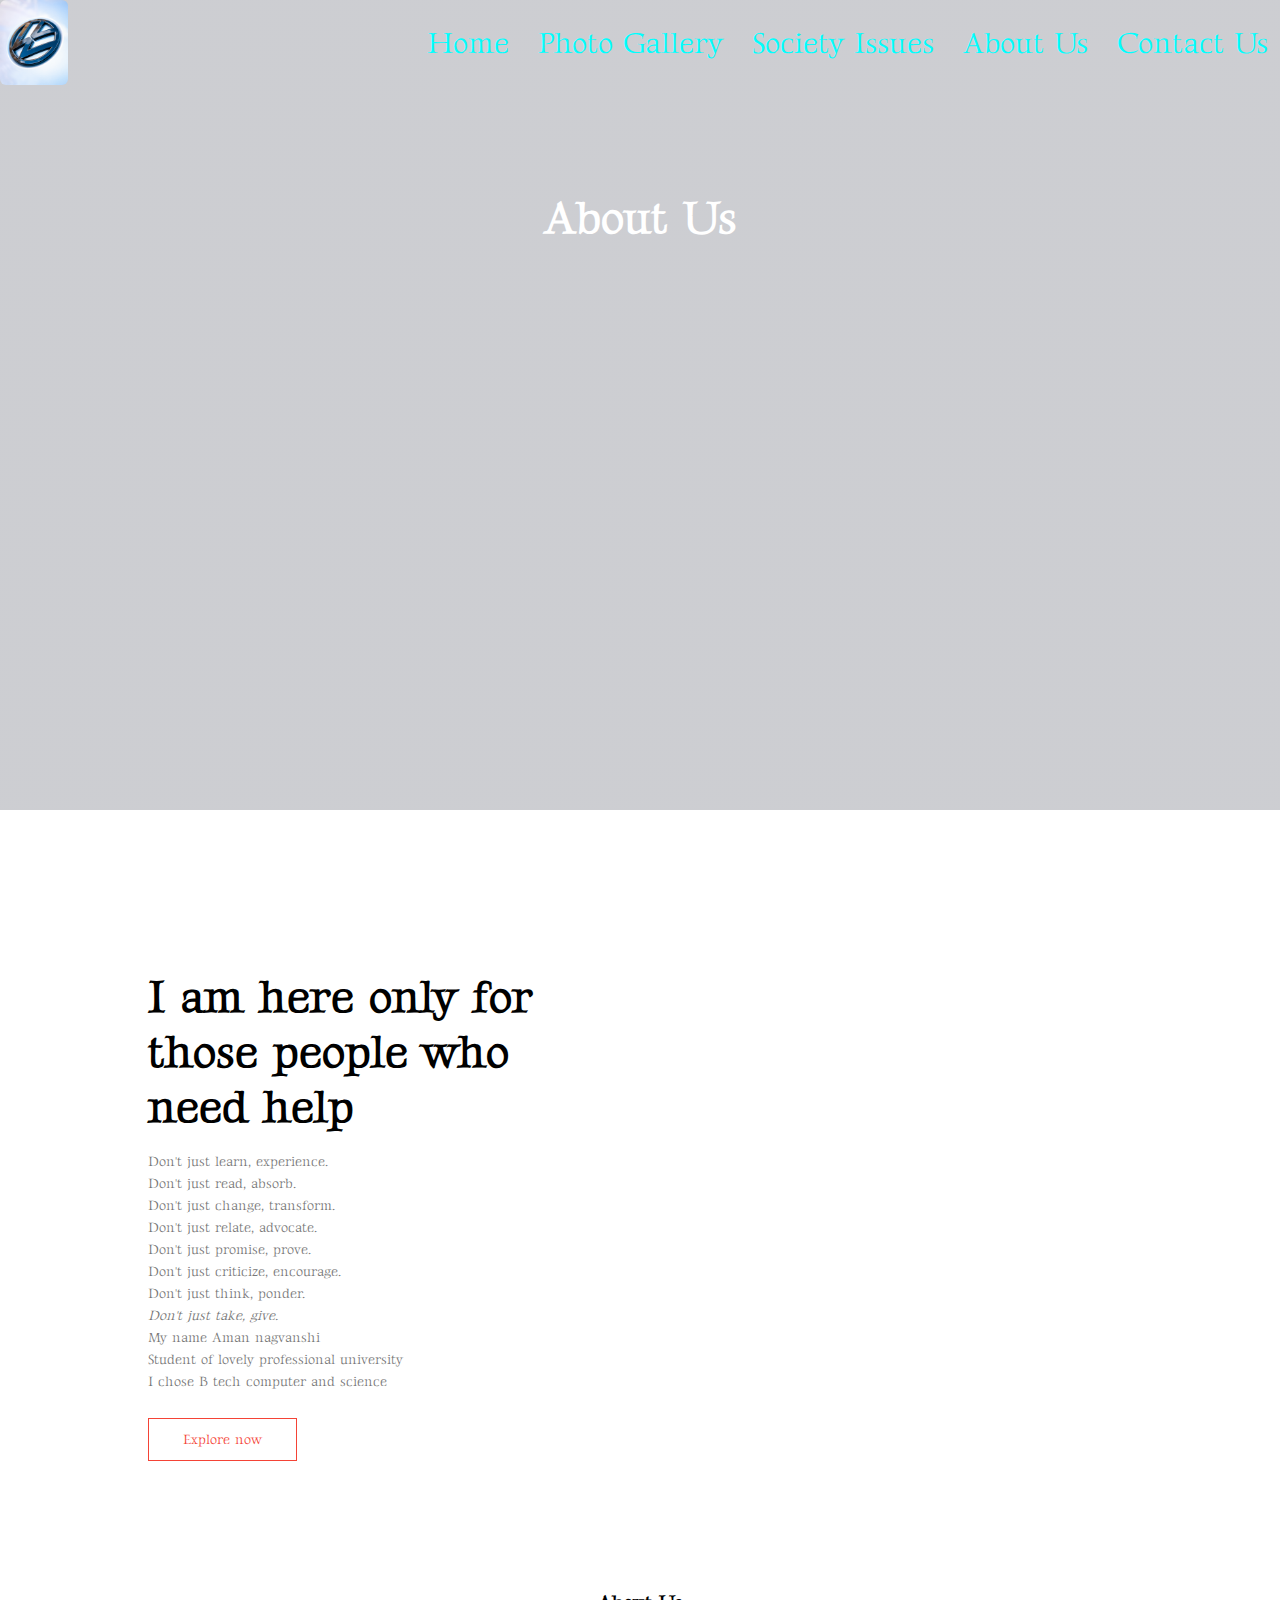
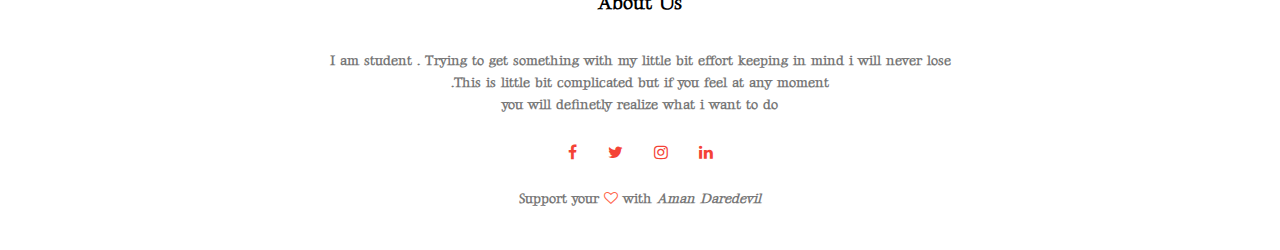
==== about.html @ 327a712f "frist commit" ====
<!DOCTYPE html>
<html lang="en">
<head>
    <meta charset="UTF-8">
    <meta http-equiv="X-UA-Compatible" content="IE=edge">
    <meta name="viewport" content="width=device-width, initial-scale=1.0">
    <title>Rare project</title>
    <link rel="stylesheet" href="/shiva.css">
    <link rel="preconnect" href="https://fonts.gstatic.com" crossorigin>
    <link href="https://fonts.googleapis.com/css2?family=Gideon+Roman&family=Roboto+Serif:ital,wght@0,300;0,500;1,500&family=Satisfy&family=Teko:wght@300;400&display=swap" rel="stylesheet">
    <link rel="stylesheet" href="https://stackpath.bootstrapcdn.com/font-awesome/4.7.0/css/font-awesome.min.css">
</head>
<body>
    <section class="sub-header">
        <nav>
            <a href="/index.html"><img src="img/igj.jpg" ></a>
            <div class="nav-h" id="navLinks">
                <i class="fa fa-times" onclick="hideMenu()"></i>
                <ul>
                    <li><a href="index.html">Home</a></li>
                    <li><a href="photo.html">Photo Gallery</a></li>
                    <li><a href="course.html">Society Issues</a></li>
                    <li><a href="about.html">About Us</a></li>
                    <li><a href="contact.html">Contact Us</a></li>
                </ul>
            </div>
            <i class="fa fa-bars" onclick="showMenu()"></i>
        </nav>
        <h1>About Us</h1>
    </section>
 <!-- about us content   -->
<section class="about-us">
        <div class="tafe">
            <div class="about-col">
                <h1>I am here only for those people who need help</h1>
                <p>Don't just learn, experience. <br>
                    Don't just read, absorb. <br>
                    Don't just change, transform. <br>
                    Don't just relate, advocate. <br>
                    Don't just promise, prove. <br>
                    Don't just criticize, encourage. <br>
                    Don't just think, ponder. <br>
                 <b> <i>  Don't just take, give. </i></b> <br>
                 My name Aman nagvanshi <br>
                 Student of lovely professional university <br>
                 I chose B tech computer and science
                </p>
                <a href="" class="jsu-btn red-btn">Explore now</a>
            </div>
            <div class="about-col">
                <img src="img/" alt="">
            </div>
        </div>
 </section>
<!-- footer sjf  -->
<section class="footer">
    <h4>About Us</h4>
    <p>I am student . Trying to get something with my little bit effort keeping in mind i will never lose <br>
        .This is little bit complicated but if you feel at any moment <br> you will definetly realize what i want to do
    </p>
     <div class="icons">
         <i class="fa fa-facebook"></i>
         <i class="fa fa-twitter"></i>
         <i class="fa fa-instagram"></i>
         <i class="fa fa-linkedin"></i>
         </div>
     <p> <b> Support your <i class="fa fa-heart-o"></i> with <i> Aman Daredevil </i> </b></p>
    </section>
  <!-- jav script -->
<script>
     var navLinks = document.getElementById("navLinks");
        function showMenu(){
            navLinks.style.right="0";
        }
        function hideMenu(){
            navLinks.style.right="-200px";
        }
</script>
</body>
</html>
---- shiva.css ----
#relp{
    position: relative;
    top: 0px;
    display: flex;
    align-items: center;
    background: rgb(214, 61, 61); 
    text-decoration: aqua;
}
.roll{
    padding-top: 17px;
    width: 80%;
    margin: auto;
    text-align: center;
}
#relp ul{
    display: flex;
    position: relative;
}
*{
    margin: 0;
    padding: 0;
    font-family: 'Gideon Roman', cursive;
    /* font-family: 'Roboto Serif', sans-serif;
    font-family: 'Satisfy', cursive;
    font-family: 'Teko', sans-serif; */
}
.header{
    min-height: 100vh;
    width: 100%;
    background-image: linear-gradient(rgba(4,9,30,0.1
    ),rgba(4,9,30,0.1)),url(img/opr.jpg);
    background-position: center;
    background-size: cover;
    position: relative;

}
nav{
    display:flex;
    padding: 0% 0%;
    justify-content: space-between;
    align-items: center;

}
nav img{
    width:68px;
    border-radius:6px;
}
.nav-h{
    flex:1;
    text-align: right;

}
.nav-h ul li{
    list-style: none;
    display: inline-block;
    padding: 8px 12px;
    position: relative;

}
.nav-h ul li a{
    color: aqua;
    text-decoration: none;
    font-size: 30px;
}
.nav-h ul li::after{
    content: '';
    width: 0%;
    height: 2px;
    background:#13ccd3;
    display: block;
    margin: auto;
    transition: 0.5s;
}
.nav-h ul li:hover::after{
    width: 100%;
}
.text-in{
    width: 90%;
    color: aqua;
    position: absolute;
    top: 50%;
    left: 50%;
    transform: translate(-50%,-50%);
    text-align: center;
}
.text-in h1{
    font-size: 55px;
    padding-top: 135px;
}
.text-in h4{
    text-align: right;
    color: rgb(248, 248, 248);
}
.text-in p{
    font-family:  'Teko';
    margin: 15px 0px 40px;
    font-size: 24px;
    color: rgb(16, 206, 231);

}
.jsu-btn{
    display: inline-block;
    text-decoration: none;
    color: rgb(35, 223, 223);
    border: 1px solid #fff;
    padding: 12px 34px;
    font-size: 14px;
    background:transparent;
    position: relative;
    cursor: pointer;

}
.jsu-btn:hover{
    border: 1px solid #f44336;
    background: #f44336;
    transition: 1s;
}
nav .fa{
    display: none;
}
@media(max-width: 700px){
   .text-in h1{
        font-size: 20px;
}
.nav-h ul li{
    display: block;

}
.nav-h{
    position: fixed;
    background:#f44336;
    height: 100vh;
    width: 200px;
    top: 0;
    right: -200px;
    text-align: left;
    z-index: 2;
    transition: 1s;

}
nav .fa{
    display: block;
    color: #fff;
    margin: 10px;
    font-size: 22px;
    cursor: pointer;
}
}

/* coureses tape */
.tape{
    width: 80%;
    margin: auto;
    text-align: center;
    padding-top: 100px;
}
h1{
    font-size: 46px;
    padding-top: 2px;
    font-weight: 600;
}
p{
    color: #777;
    font-size: 14px;
    font-weight: 300;
    line-height: 22px;
    padding:10px;
}
 h2{
    text-align: left;
    font-size: 35px;
    padding-top: 1px;
    font-weight: 600;
}
.tilll p{
    text-align: left;
}
.tell{
    font-size: 16px;
    font-weight: 300;
    color: darkorchid;
    line-height:24px;
}
.tafe{
margin-top: 5%;
display: flex;
justify-content: space-between;
}

.tilll{
    flex-basis: 31%;
    background:#fff3f3;
    border-radius: 10px;
    margin-bottom: 5%;
    padding: 20px 12px;
    box-sizing: border-box;
}
h3{
    text-align: center;
    font-weight: 600;
    margin: 10px 0;
}
.tilll:hover{
box-shadow: 0 0 20px 0px rgba(0,0,0,0,0.2);
}
@media(max-width:700px){
    .tafe{
        flex-direction: column;
    }
}


/* campus */

.campus{
    margin: auto;
    width: 80%;
    text-align: center;
    padding-top: 50px;
}
.campus-col{
    flex-basis: 32%;
    border-radius: 10px;
    margin-bottom: 30px;
    position: relative;
    overflow: hidden;
}
.campus-col img{
    width: 100%;
    height: 475px;
    display: block;
}
.layer{
    background: transparent;
    height: 100%;
    width: 100%;
    position:absolute;
    top: 0;
    left: 0;
    transition: 0.5s;

    
}
.layer:hover{
    background: rgba(217, 228, 227, 0.7);
}
.layer h3{
    width: 100%;
    font-weight: 700;
    color: rgb(218, 131, 19);
    font-size: 26px;
    bottom: 0;
    left: 50%;
    transform: translate(-50%);
    position: absolute;
    opacity: 0;
    transition: 0.5s;
}
.layer:hover h3{
    bottom: 49%;
    opacity: 1;
}
/* facilities */
.facilities{
    width: 80%;
    margin: auto;
    text-align: center;
    padding-top: 100px;
}
.facilities-col{
    flex-basis: 31%;
    border-radius: 10px;
    margin-bottom: 5%;
    text-align: left;
}
.facilities-col img{
    width: 100%;
    border-radius: 10px;
    height: 450px;
}
.facilities-col p{
    padding: 0;
}
.facilities-col h3{
    margin-top: 16px;
    margin-bottom: 15px;
    text-align: left;
}
/* testinomisa */
 .testimonials{
     width: 80%;
     margin: auto;
     padding-top: 100px;
     text-align: center;
 }
 .testimonial-col{
     flex-basis: 44%;
     border-radius: 10px;
     margin-bottom: 5%;
     text-align: left;
     background: #fff3f3;
     padding: 25px;
     cursor: pointer;
     display: flex;
 }
.testimonial-col img{
    height: 40px;
    margin-left: 5px;
    margin-right: 30px;
    border-radius: 50%;
}
.testimonial-col p{
    padding: 0;

}
.testimonial-col h3{
    margin-top: 15px;
    text-align: left;
}
.testimonial-col .fa{
    color: tomato;
}
@media(max-width:700px){
    .testimonial-col img{
        margin-left: 0;
        margin-right: 15px;
    }
}
/* calll action */

.cta{
    margin: 100px auto;
    background-image: linear-gradient(rgba(0,0,0,0.7),rgba(0,0,0,0.7)),url(img/igj.jpg);
    width: 80%;
    background-position: center;
    background-size: cover;
    border-radius: 10px;
    text-align: center;
    padding: 100px 0;
}
.pppl img{
       border: 1px solid black;
    border-radius: 7px;
}
.cta h1{
    color: #fff;
    margin-bottom: 40px;
    padding: 0;
}
.cta h3{
    color: #fff;
    font-weight: 500;
    margin-bottom: 40px;
    padding: 0;
}
@media(max-width: 700px){
    .cta h1{
        font-size: 24px;
    }
}
/* footer   */
.footer{
    width: 100%;
    text-align: center;
    padding: 30px 0;

}
.footer h4{
    margin-bottom: 25px;
    font-size: 20px;
    margin-top: 20px;
    font-weight: 600;
}
.icons .fa{
    color: #f44336;
    margin: 0 13px;
    cursor: pointer;
    padding: 18px 0;
}
.fa-heart-o{
    color: tomato;
}
.footer p{
    font-weight: 700;
}
/* --------------------About page--------------------------------- */
.sub-header{
    height: 90vh;
    width: 100%;
    background-image: linear-gradient(rgba(4,9,30,0.2),rgba(4,9,30,0.2)),url(img/kkle\ \(1\).jpg);
    background-position: center;
    background-size: cover;
    text-align: center;
    color: #fff;
}
.sub-header h1{
    margin-top: 100px;
}
.about-us{
    width: 80%;
    margin: auto;
    padding-top: 80px;
    padding-bottom: 50px;
}
.about-col{
    flex-basis: 48%;
    padding: 30px 20px;
}
.about-col img{
    width: 100%;
}
.about-col h1{
    padding-top: 0;

}
.about-col p{
    padding: 15px 0 25px;
}
.red-btn{
    border: 1px solid#f44336;
    background: transparent;
    color: #f44336;
}
.red-btn:hover{
    color: #fff;
}
/* photo   shfo  */
.blog-content{
    width: 80%;
    margin: auto;
    padding: 60px 0;
}
.blog-left{
    flex-basis: 65%;
}
.blog-left img{
    width: 100%;
}
.blog-left h2{
    color: #222;
    font-weight: 600;
    margin: 30px 0;
}
.blog-left p{
    color: #999;
    padding: 0;
}
.blog-right{
    flex-basis: 32%;
}
.blog-right h3{
    background: #f44336;
    color: #fff;
    padding: 7px 0;
    font-size: 16px;
    margin-bottom: 20px;
}
.blog-right div{
    display: flex;
    align-items:center;
    justify-content: space-between;
    color: #555;
    padding: 8px;
    box-sizing: border-box;
}

.comment-box{
    border: 1px solid #ccc;
    margin: 50px 0;
    padding: 10px 20px;
}
.comment-box h3{
    text-align: left;
}
.comment-form input,.comment-form textarea{
    width: 100%;
padding: 10px ;
margin: 15px 0;
box-sizing: border-box;
border: none;
outline: none;
background: #f0f0f0;
}
.comment-form button{
    margin: 10px 0;
}
@media(max-width:700px){
    .sub-header h1{
        font-size: 24px;
    }
}
/* contact   */
.location{
    width: 80%;
    margin: auto;
    padding: 80px 0;
}
.location iframe{
    width: 100%;
}
.contact-us{
    width: 80%;
    margin: auto;
}
.contact-col{
    flex-basis: 48%;
    margin-bottom: 30px;
}
.contact-col div{
    display: flex;
    align-items: center;
    margin-bottom: 40px;
}
.contact-col div .fa{
    font-size: 28px;
    color: #f44336;
    margin: 10px ;
    margin-right: 30px;
}
.contact-col div p{
    padding: 0;

}
.contact-col div h5{
    font-size: 20px;
    margin-bottom: 5px;
    color: #555;
    font-weight: 400;
}
.contact-col input,.contact-col textarea{
    width: 100%;
    padding: 15px;
    margin-bottom: 17px;
    outline: none;
    border: 1px solid #ccc;
    box-sizing: border-box;
}
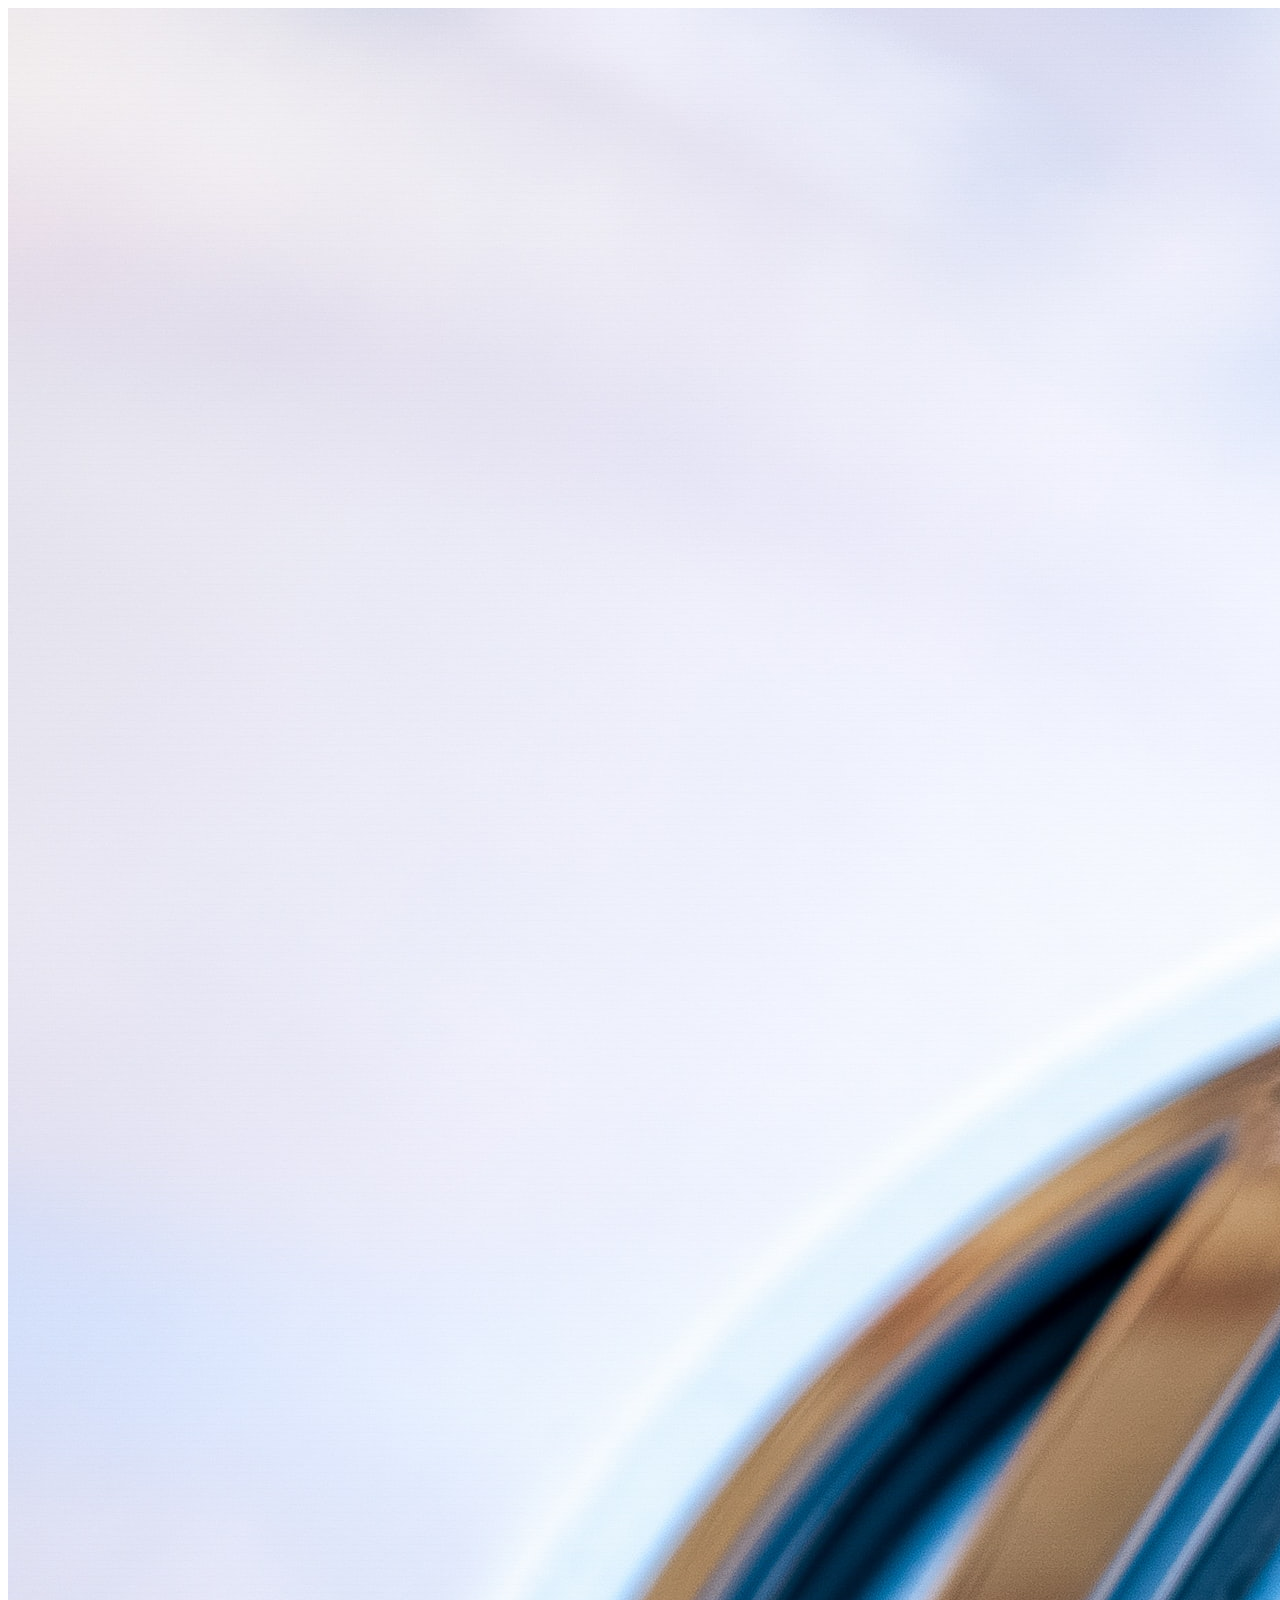
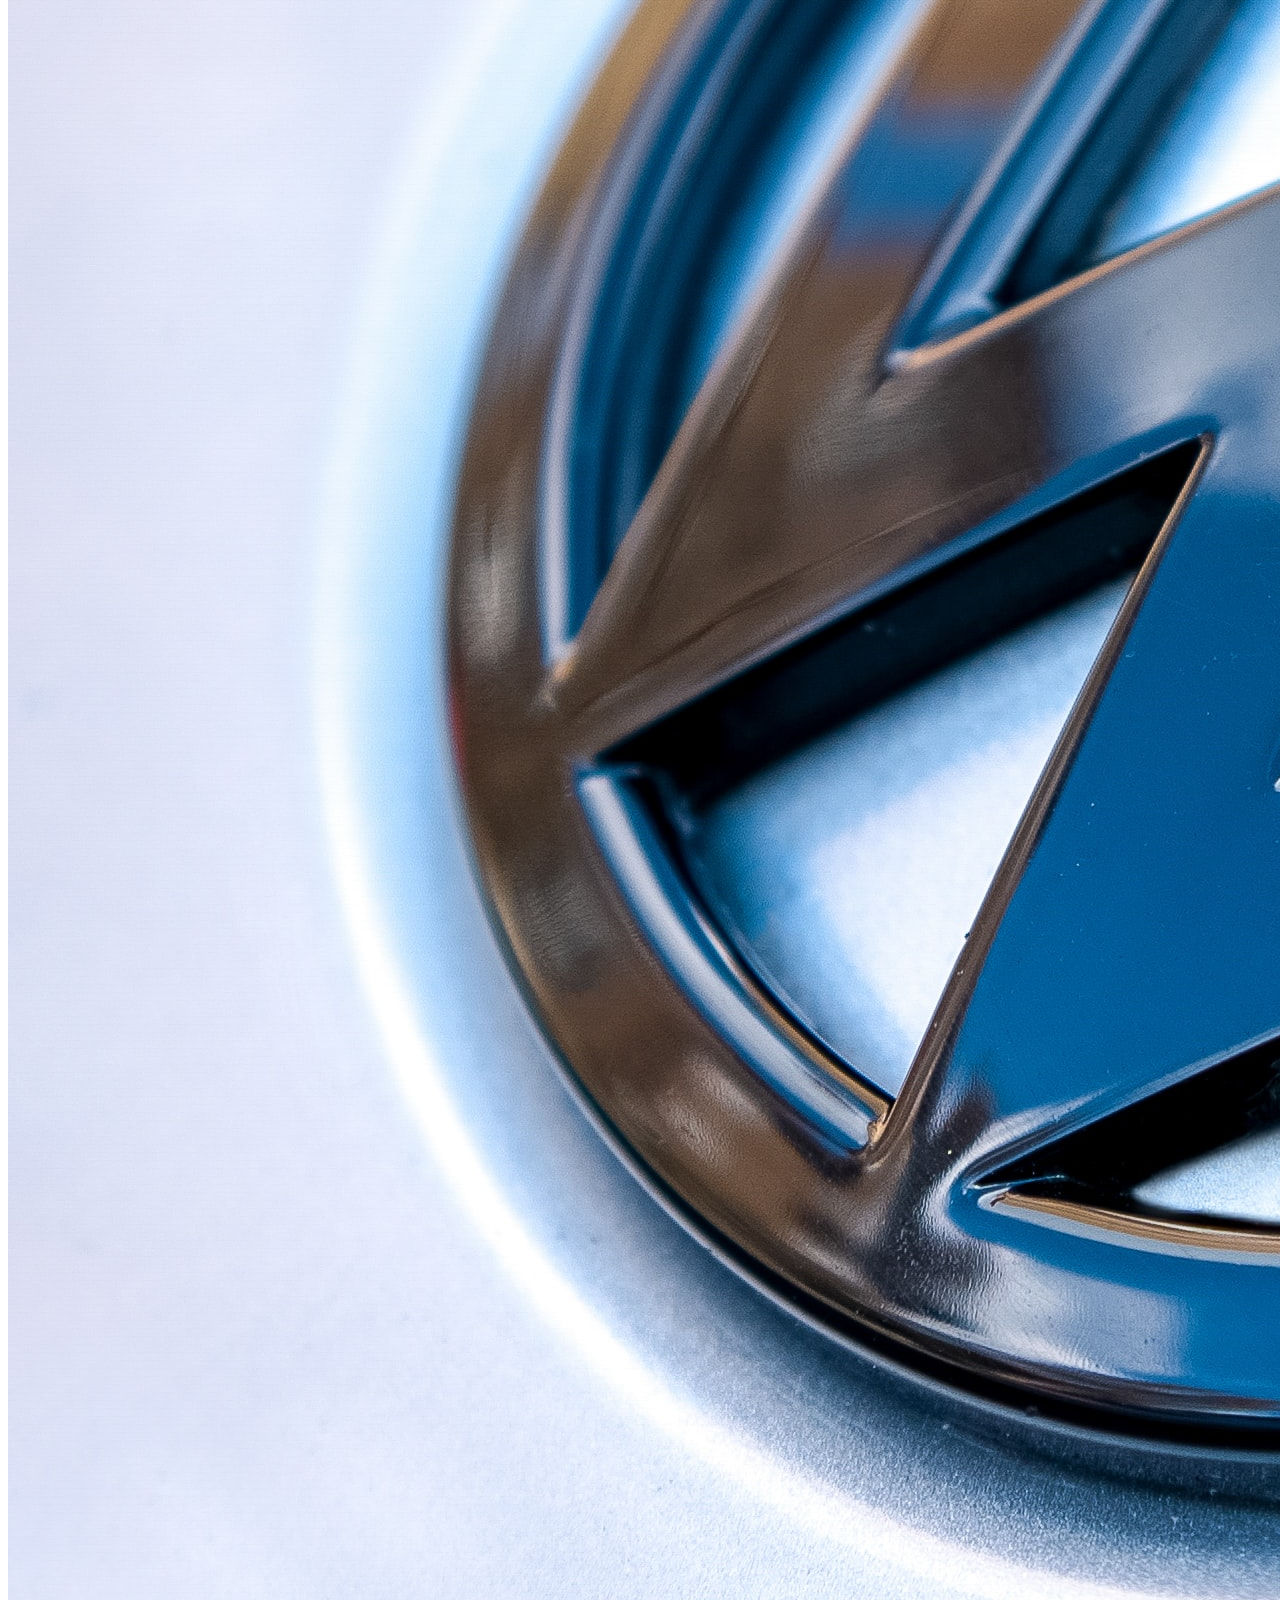
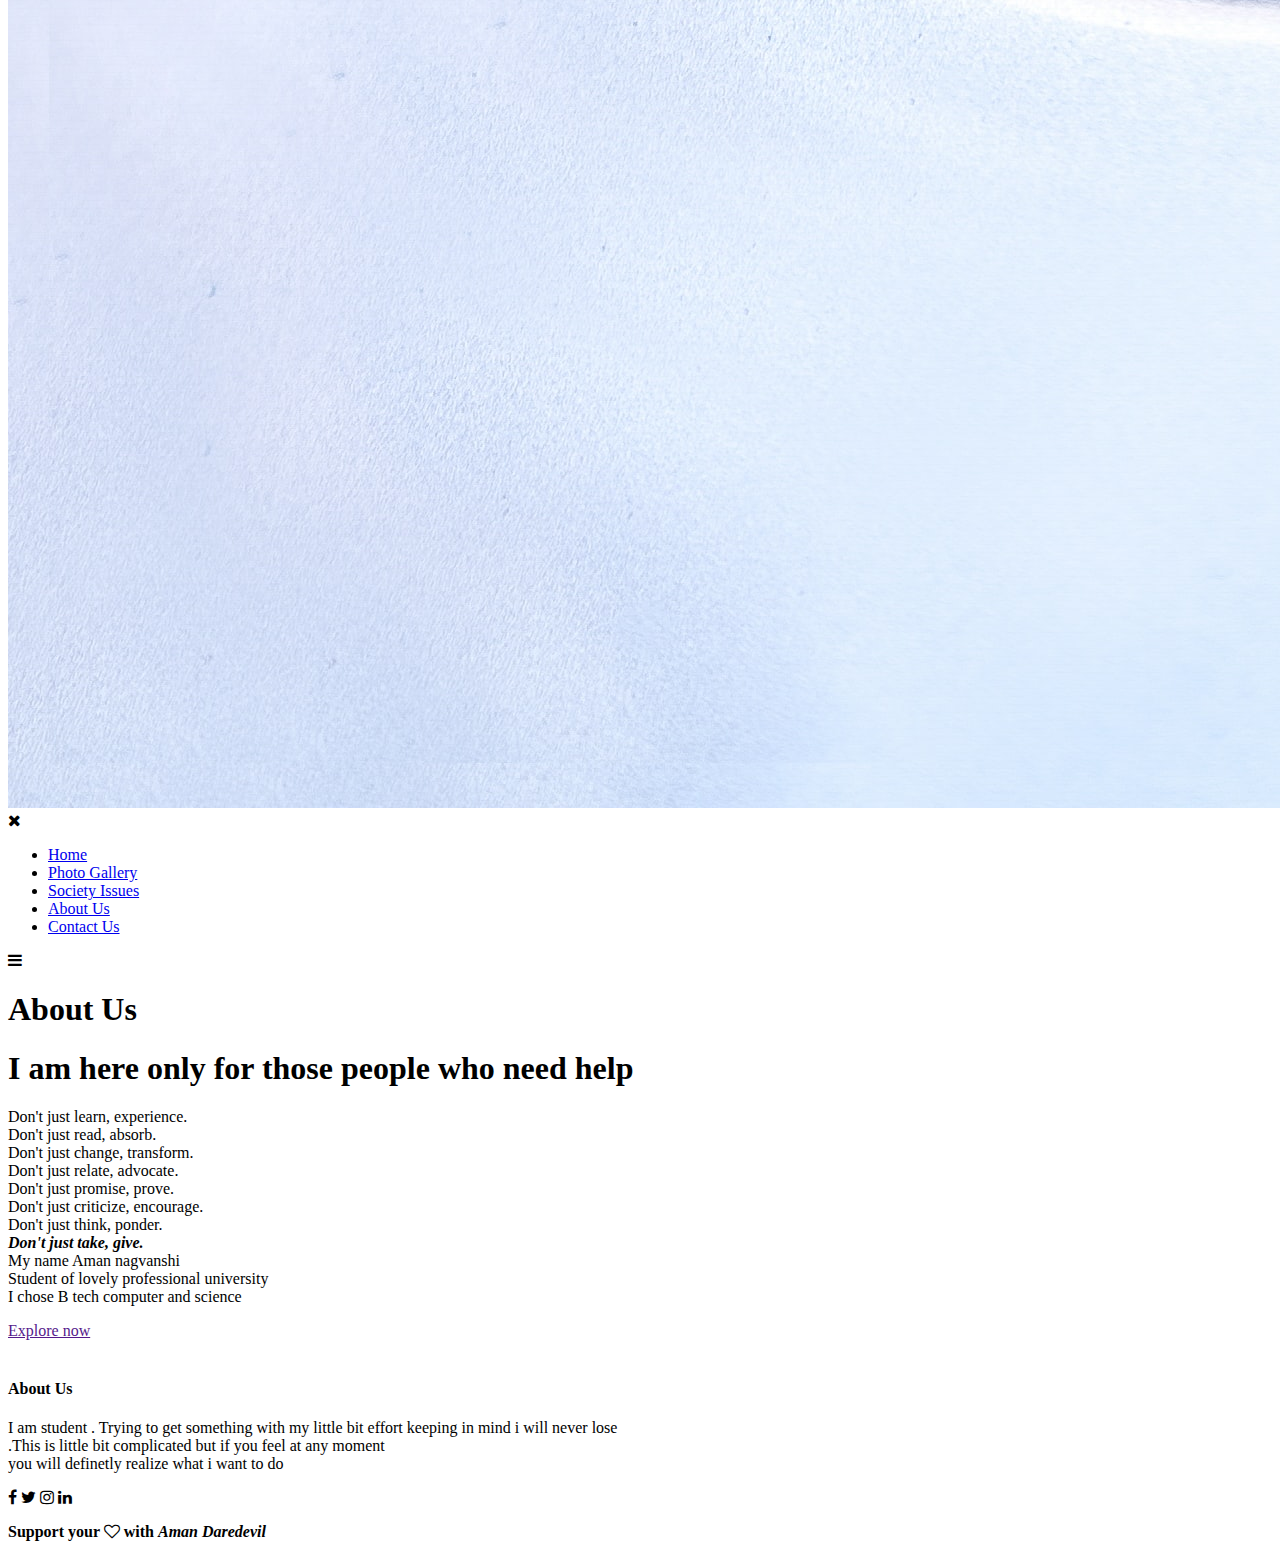
==== commit bc18f58f: "Update about.html" ====
--- a/about.html
+++ b/about.html
@@ -5,7 +5,7 @@
     <meta http-equiv="X-UA-Compatible" content="IE=edge">
     <meta name="viewport" content="width=device-width, initial-scale=1.0">
     <title>Rare project</title>
-    <link rel="stylesheet" href="/shiva.css">
+    <link rel="stylesheet" href="//shiva.css">
     <link rel="preconnect" href="https://fonts.gstatic.com" crossorigin>
     <link href="https://fonts.googleapis.com/css2?family=Gideon+Roman&family=Roboto+Serif:ital,wght@0,300;0,500;1,500&family=Satisfy&family=Teko:wght@300;400&display=swap" rel="stylesheet">
     <link rel="stylesheet" href="https://stackpath.bootstrapcdn.com/font-awesome/4.7.0/css/font-awesome.min.css">
@@ -77,4 +77,4 @@
         }
 </script>
 </body>
-</html>+</html>
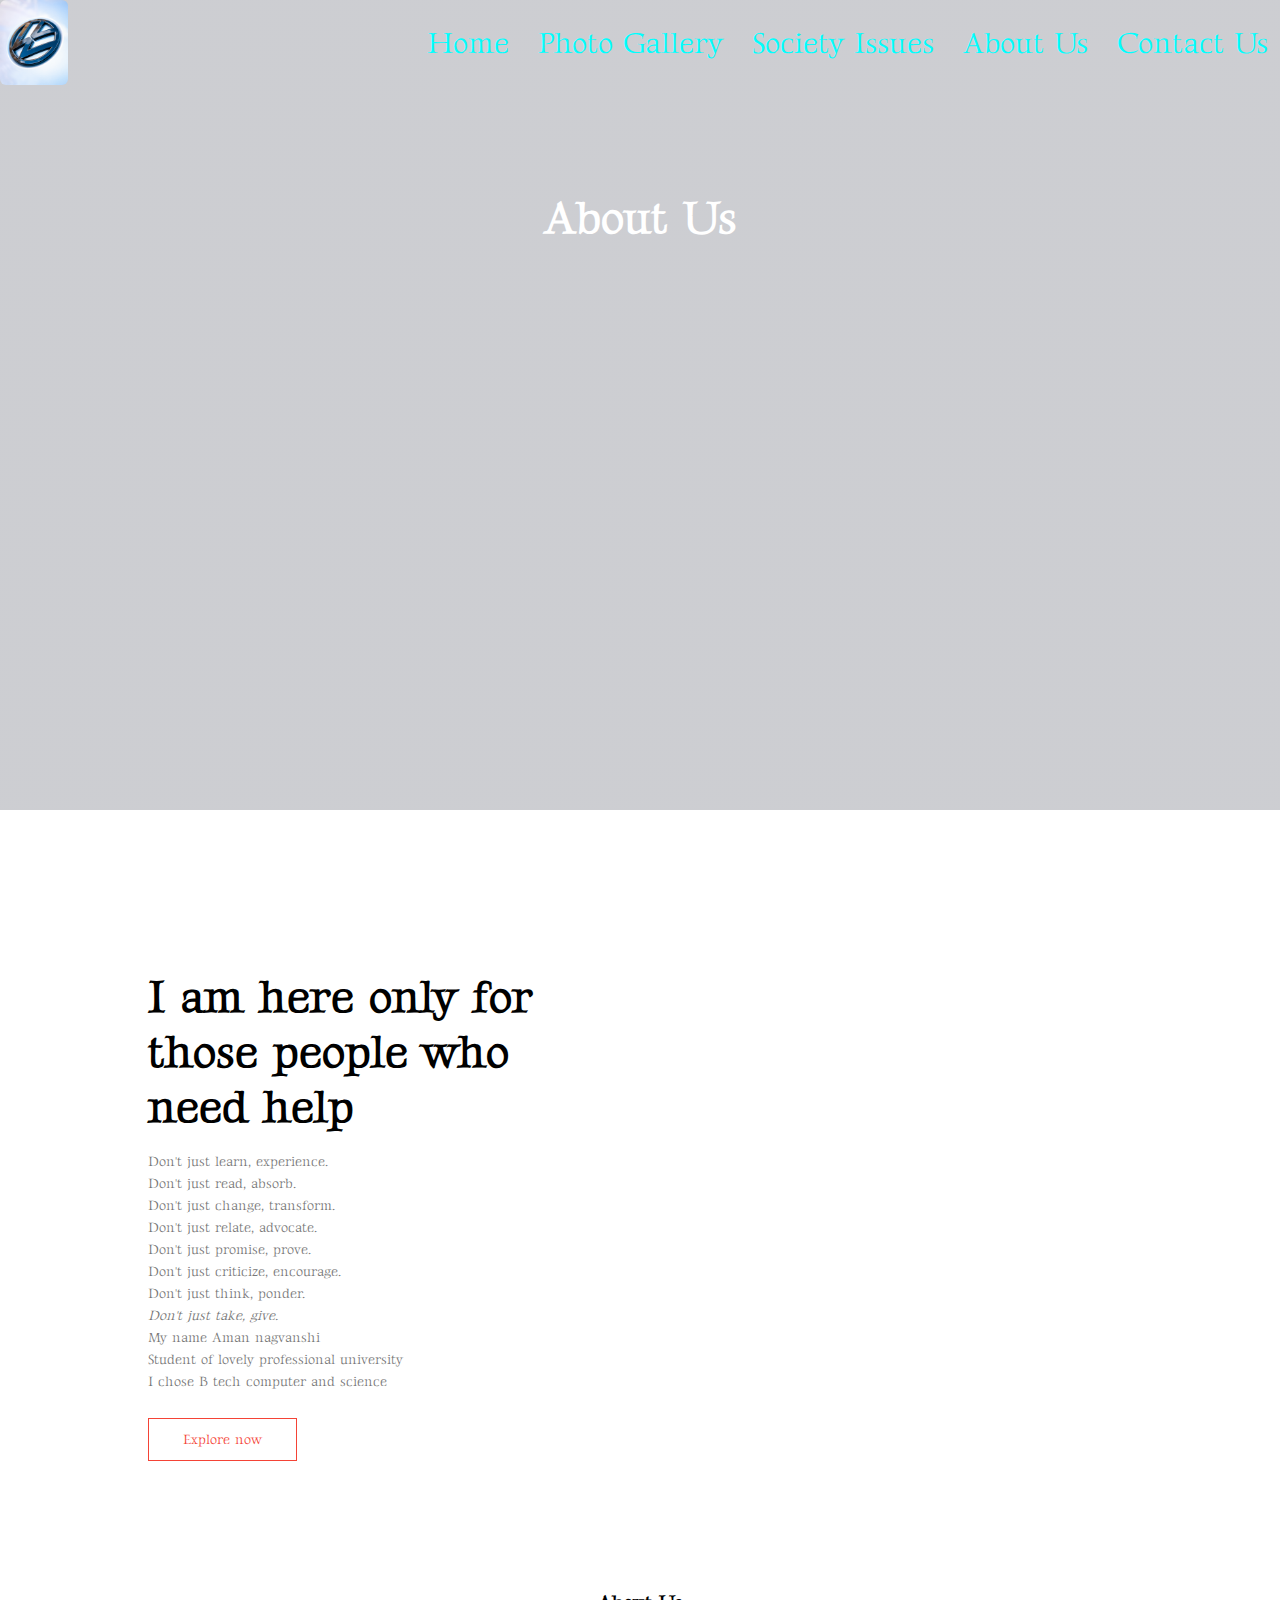
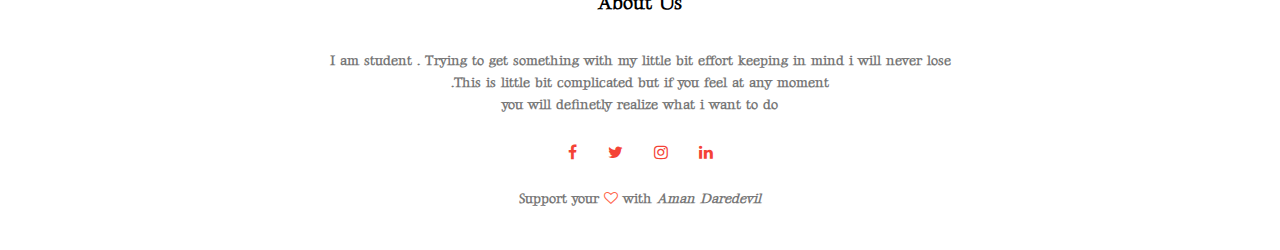
==== commit 4b48b5d5: "Update about.html" ====
--- a/about.html
+++ b/about.html
@@ -5,7 +5,7 @@
     <meta http-equiv="X-UA-Compatible" content="IE=edge">
     <meta name="viewport" content="width=device-width, initial-scale=1.0">
     <title>Rare project</title>
-    <link rel="stylesheet" href="//shiva.css">
+    <link rel="stylesheet" href="shiva.css">
     <link rel="preconnect" href="https://fonts.gstatic.com" crossorigin>
     <link href="https://fonts.googleapis.com/css2?family=Gideon+Roman&family=Roboto+Serif:ital,wght@0,300;0,500;1,500&family=Satisfy&family=Teko:wght@300;400&display=swap" rel="stylesheet">
     <link rel="stylesheet" href="https://stackpath.bootstrapcdn.com/font-awesome/4.7.0/css/font-awesome.min.css">
--- a/shiva.css
+++ b/shiva.css
@@ -0,0 +1,537 @@
+#relp{
+    position: relative;
+    top: 0px;
+    display: flex;
+    align-items: center;
+    background: rgb(214, 61, 61); 
+    text-decoration: aqua;
+}
+.roll{
+    padding-top: 17px;
+    width: 80%;
+    margin: auto;
+    text-align: center;
+}
+#relp ul{
+    display: flex;
+    position: relative;
+}
+*{
+    margin: 0;
+    padding: 0;
+    font-family: 'Gideon Roman', cursive;
+    /* font-family: 'Roboto Serif', sans-serif;
+    font-family: 'Satisfy', cursive;
+    font-family: 'Teko', sans-serif; */
+}
+.header{
+    min-height: 100vh;
+    width: 100%;
+    background-image: linear-gradient(rgba(4,9,30,0.1
+    ),rgba(4,9,30,0.1)),url(img/opr.jpg);
+    background-position: center;
+    background-size: cover;
+    position: relative;
+
+}
+nav{
+    display:flex;
+    padding: 0% 0%;
+    justify-content: space-between;
+    align-items: center;
+
+}
+nav img{
+    width:68px;
+    border-radius:6px;
+}
+.nav-h{
+    flex:1;
+    text-align: right;
+
+}
+.nav-h ul li{
+    list-style: none;
+    display: inline-block;
+    padding: 8px 12px;
+    position: relative;
+
+}
+.nav-h ul li a{
+    color: aqua;
+    text-decoration: none;
+    font-size: 30px;
+}
+.nav-h ul li::after{
+    content: '';
+    width: 0%;
+    height: 2px;
+    background:#13ccd3;
+    display: block;
+    margin: auto;
+    transition: 0.5s;
+}
+.nav-h ul li:hover::after{
+    width: 100%;
+}
+.text-in{
+    width: 90%;
+    color: aqua;
+    position: absolute;
+    top: 50%;
+    left: 50%;
+    transform: translate(-50%,-50%);
+    text-align: center;
+}
+.text-in h1{
+    font-size: 55px;
+    padding-top: 135px;
+}
+.text-in h4{
+    text-align: right;
+    color: rgb(248, 248, 248);
+}
+.text-in p{
+    font-family:  'Teko';
+    margin: 15px 0px 40px;
+    font-size: 24px;
+    color: rgb(16, 206, 231);
+
+}
+.jsu-btn{
+    display: inline-block;
+    text-decoration: none;
+    color: rgb(35, 223, 223);
+    border: 1px solid #fff;
+    padding: 12px 34px;
+    font-size: 14px;
+    background:transparent;
+    position: relative;
+    cursor: pointer;
+
+}
+.jsu-btn:hover{
+    border: 1px solid #f44336;
+    background: #f44336;
+    transition: 1s;
+}
+nav .fa{
+    display: none;
+}
+@media(max-width: 700px){
+   .text-in h1{
+        font-size: 20px;
+}
+.nav-h ul li{
+    display: block;
+
+}
+.nav-h{
+    position: fixed;
+    background:#f44336;
+    height: 100vh;
+    width: 200px;
+    top: 0;
+    right: -200px;
+    text-align: left;
+    z-index: 2;
+    transition: 1s;
+
+}
+nav .fa{
+    display: block;
+    color: #fff;
+    margin: 10px;
+    font-size: 22px;
+    cursor: pointer;
+}
+}
+
+/* coureses tape */
+.tape{
+    width: 80%;
+    margin: auto;
+    text-align: center;
+    padding-top: 100px;
+}
+h1{
+    font-size: 46px;
+    padding-top: 2px;
+    font-weight: 600;
+}
+p{
+    color: #777;
+    font-size: 14px;
+    font-weight: 300;
+    line-height: 22px;
+    padding:10px;
+}
+ h2{
+    text-align: left;
+    font-size: 35px;
+    padding-top: 1px;
+    font-weight: 600;
+}
+.tilll p{
+    text-align: left;
+}
+.tell{
+    font-size: 16px;
+    font-weight: 300;
+    color: darkorchid;
+    line-height:24px;
+}
+.tafe{
+margin-top: 5%;
+display: flex;
+justify-content: space-between;
+}
+
+.tilll{
+    flex-basis: 31%;
+    background:#fff3f3;
+    border-radius: 10px;
+    margin-bottom: 5%;
+    padding: 20px 12px;
+    box-sizing: border-box;
+}
+h3{
+    text-align: center;
+    font-weight: 600;
+    margin: 10px 0;
+}
+.tilll:hover{
+box-shadow: 0 0 20px 0px rgba(0,0,0,0,0.2);
+}
+@media(max-width:700px){
+    .tafe{
+        flex-direction: column;
+    }
+}
+
+
+/* campus */
+
+.campus{
+    margin: auto;
+    width: 80%;
+    text-align: center;
+    padding-top: 50px;
+}
+.campus-col{
+    flex-basis: 32%;
+    border-radius: 10px;
+    margin-bottom: 30px;
+    position: relative;
+    overflow: hidden;
+}
+.campus-col img{
+    width: 100%;
+    height: 475px;
+    display: block;
+}
+.layer{
+    background: transparent;
+    height: 100%;
+    width: 100%;
+    position:absolute;
+    top: 0;
+    left: 0;
+    transition: 0.5s;
+
+    
+}
+.layer:hover{
+    background: rgba(217, 228, 227, 0.7);
+}
+.layer h3{
+    width: 100%;
+    font-weight: 700;
+    color: rgb(218, 131, 19);
+    font-size: 26px;
+    bottom: 0;
+    left: 50%;
+    transform: translate(-50%);
+    position: absolute;
+    opacity: 0;
+    transition: 0.5s;
+}
+.layer:hover h3{
+    bottom: 49%;
+    opacity: 1;
+}
+/* facilities */
+.facilities{
+    width: 80%;
+    margin: auto;
+    text-align: center;
+    padding-top: 100px;
+}
+.facilities-col{
+    flex-basis: 31%;
+    border-radius: 10px;
+    margin-bottom: 5%;
+    text-align: left;
+}
+.facilities-col img{
+    width: 100%;
+    border-radius: 10px;
+    height: 450px;
+}
+.facilities-col p{
+    padding: 0;
+}
+.facilities-col h3{
+    margin-top: 16px;
+    margin-bottom: 15px;
+    text-align: left;
+}
+/* testinomisa */
+ .testimonials{
+     width: 80%;
+     margin: auto;
+     padding-top: 100px;
+     text-align: center;
+ }
+ .testimonial-col{
+     flex-basis: 44%;
+     border-radius: 10px;
+     margin-bottom: 5%;
+     text-align: left;
+     background: #fff3f3;
+     padding: 25px;
+     cursor: pointer;
+     display: flex;
+ }
+.testimonial-col img{
+    height: 40px;
+    margin-left: 5px;
+    margin-right: 30px;
+    border-radius: 50%;
+}
+.testimonial-col p{
+    padding: 0;
+
+}
+.testimonial-col h3{
+    margin-top: 15px;
+    text-align: left;
+}
+.testimonial-col .fa{
+    color: tomato;
+}
+@media(max-width:700px){
+    .testimonial-col img{
+        margin-left: 0;
+        margin-right: 15px;
+    }
+}
+/* calll action */
+
+.cta{
+    margin: 100px auto;
+    background-image: linear-gradient(rgba(0,0,0,0.7),rgba(0,0,0,0.7)),url(img/igj.jpg);
+    width: 80%;
+    background-position: center;
+    background-size: cover;
+    border-radius: 10px;
+    text-align: center;
+    padding: 100px 0;
+}
+.pppl img{
+       border: 1px solid black;
+    border-radius: 7px;
+}
+.cta h1{
+    color: #fff;
+    margin-bottom: 40px;
+    padding: 0;
+}
+.cta h3{
+    color: #fff;
+    font-weight: 500;
+    margin-bottom: 40px;
+    padding: 0;
+}
+@media(max-width: 700px){
+    .cta h1{
+        font-size: 24px;
+    }
+}
+/* footer   */
+.footer{
+    width: 100%;
+    text-align: center;
+    padding: 30px 0;
+
+}
+.footer h4{
+    margin-bottom: 25px;
+    font-size: 20px;
+    margin-top: 20px;
+    font-weight: 600;
+}
+.icons .fa{
+    color: #f44336;
+    margin: 0 13px;
+    cursor: pointer;
+    padding: 18px 0;
+}
+.fa-heart-o{
+    color: tomato;
+}
+.footer p{
+    font-weight: 700;
+}
+/* --------------------About page--------------------------------- */
+.sub-header{
+    height: 90vh;
+    width: 100%;
+    background-image: linear-gradient(rgba(4,9,30,0.2),rgba(4,9,30,0.2)),url(img/kkle\ \(1\).jpg);
+    background-position: center;
+    background-size: cover;
+    text-align: center;
+    color: #fff;
+}
+.sub-header h1{
+    margin-top: 100px;
+}
+.about-us{
+    width: 80%;
+    margin: auto;
+    padding-top: 80px;
+    padding-bottom: 50px;
+}
+.about-col{
+    flex-basis: 48%;
+    padding: 30px 20px;
+}
+.about-col img{
+    width: 100%;
+}
+.about-col h1{
+    padding-top: 0;
+
+}
+.about-col p{
+    padding: 15px 0 25px;
+}
+.red-btn{
+    border: 1px solid#f44336;
+    background: transparent;
+    color: #f44336;
+}
+.red-btn:hover{
+    color: #fff;
+}
+/* photo   shfo  */
+.blog-content{
+    width: 80%;
+    margin: auto;
+    padding: 60px 0;
+}
+.blog-left{
+    flex-basis: 65%;
+}
+.blog-left img{
+    width: 100%;
+}
+.blog-left h2{
+    color: #222;
+    font-weight: 600;
+    margin: 30px 0;
+}
+.blog-left p{
+    color: #999;
+    padding: 0;
+}
+.blog-right{
+    flex-basis: 32%;
+}
+.blog-right h3{
+    background: #f44336;
+    color: #fff;
+    padding: 7px 0;
+    font-size: 16px;
+    margin-bottom: 20px;
+}
+.blog-right div{
+    display: flex;
+    align-items:center;
+    justify-content: space-between;
+    color: #555;
+    padding: 8px;
+    box-sizing: border-box;
+}
+
+.comment-box{
+    border: 1px solid #ccc;
+    margin: 50px 0;
+    padding: 10px 20px;
+}
+.comment-box h3{
+    text-align: left;
+}
+.comment-form input,.comment-form textarea{
+    width: 100%;
+padding: 10px ;
+margin: 15px 0;
+box-sizing: border-box;
+border: none;
+outline: none;
+background: #f0f0f0;
+}
+.comment-form button{
+    margin: 10px 0;
+}
+@media(max-width:700px){
+    .sub-header h1{
+        font-size: 24px;
+    }
+}
+/* contact   */
+.location{
+    width: 80%;
+    margin: auto;
+    padding: 80px 0;
+}
+.location iframe{
+    width: 100%;
+}
+.contact-us{
+    width: 80%;
+    margin: auto;
+}
+.contact-col{
+    flex-basis: 48%;
+    margin-bottom: 30px;
+}
+.contact-col div{
+    display: flex;
+    align-items: center;
+    margin-bottom: 40px;
+}
+.contact-col div .fa{
+    font-size: 28px;
+    color: #f44336;
+    margin: 10px ;
+    margin-right: 30px;
+}
+.contact-col div p{
+    padding: 0;
+
+}
+.contact-col div h5{
+    font-size: 20px;
+    margin-bottom: 5px;
+    color: #555;
+    font-weight: 400;
+}
+.contact-col input,.contact-col textarea{
+    width: 100%;
+    padding: 15px;
+    margin-bottom: 17px;
+    outline: none;
+    border: 1px solid #ccc;
+    box-sizing: border-box;
+}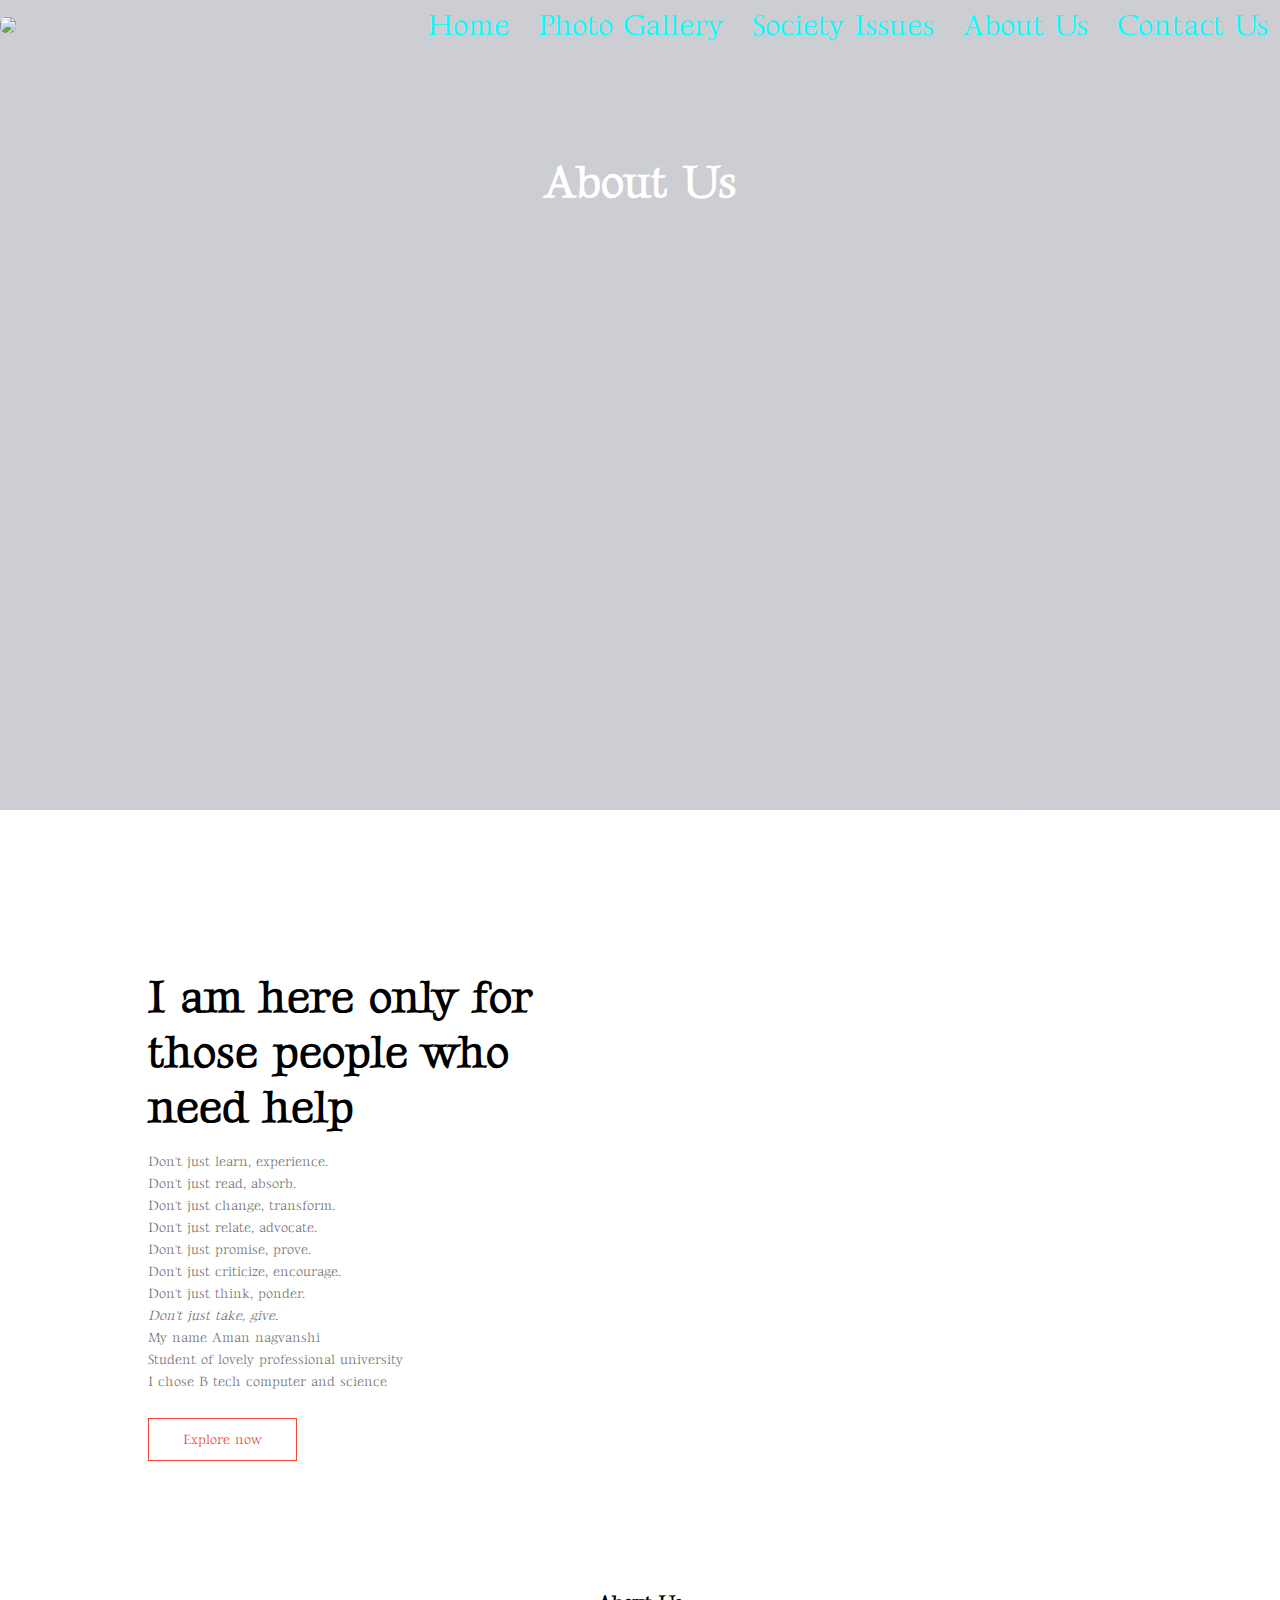
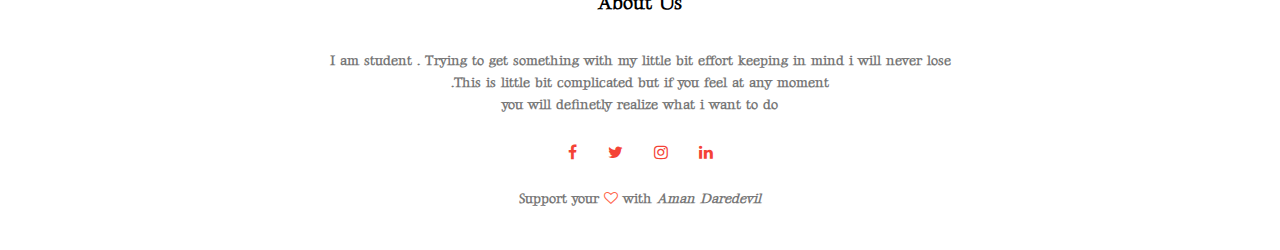
==== commit 177485be: "Update about.html" ====
--- a/about.html
+++ b/about.html
@@ -5,7 +5,7 @@
     <meta http-equiv="X-UA-Compatible" content="IE=edge">
     <meta name="viewport" content="width=device-width, initial-scale=1.0">
     <title>Rare project</title>
-    <link rel="stylesheet" href="shiva.css">
+    <link rel="stylesheet" href="/shiva.css">
     <link rel="preconnect" href="https://fonts.gstatic.com" crossorigin>
     <link href="https://fonts.googleapis.com/css2?family=Gideon+Roman&family=Roboto+Serif:ital,wght@0,300;0,500;1,500&family=Satisfy&family=Teko:wght@300;400&display=swap" rel="stylesheet">
     <link rel="stylesheet" href="https://stackpath.bootstrapcdn.com/font-awesome/4.7.0/css/font-awesome.min.css">
@@ -13,7 +13,7 @@
 <body>
     <section class="sub-header">
         <nav>
-            <a href="/index.html"><img src="img/igj.jpg" ></a>
+            <a href="/index.html"><img src="img/amans.jpg" ></a>
             <div class="nav-h" id="navLinks">
                 <i class="fa fa-times" onclick="hideMenu()"></i>
                 <ul>
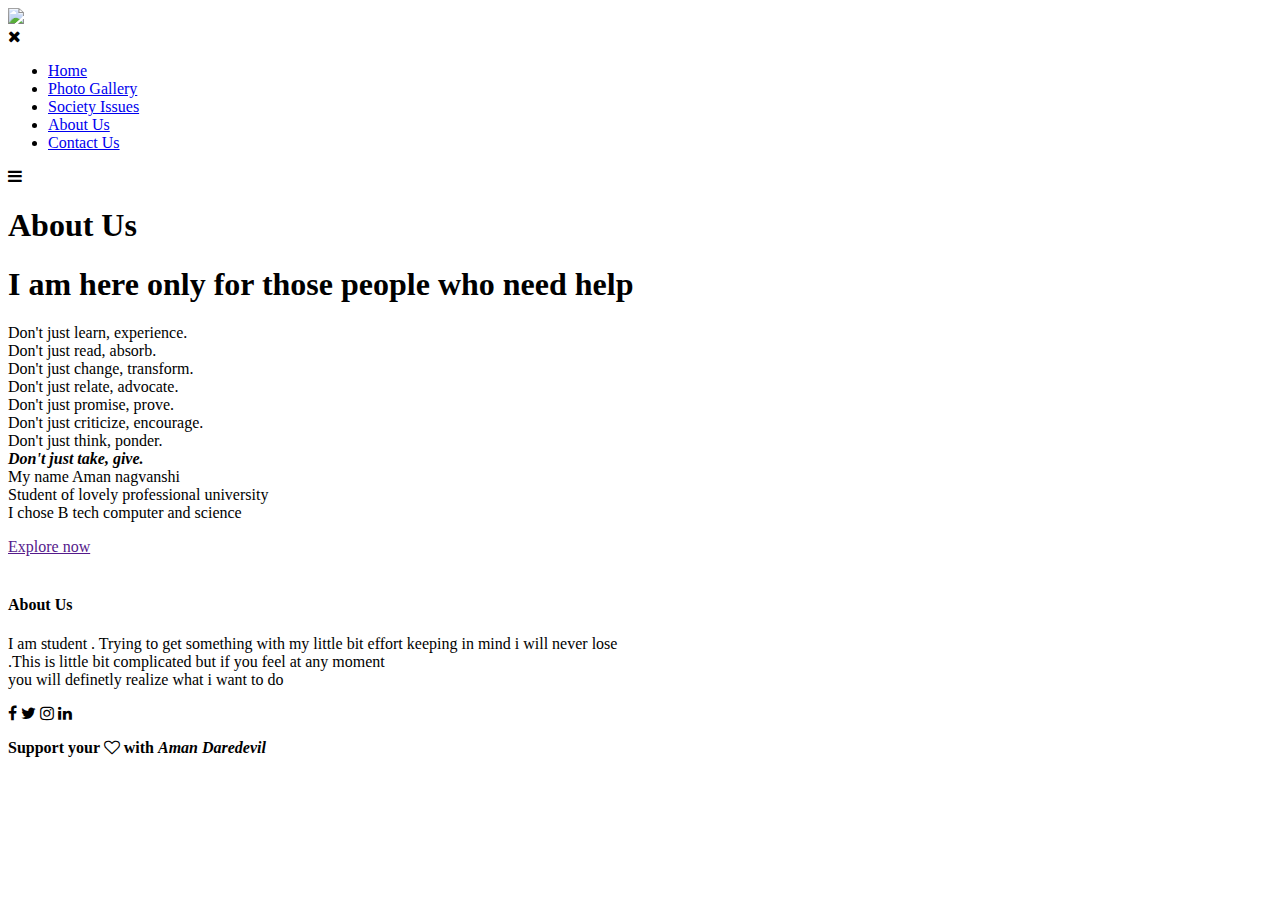
==== commit 139e5134: "Update about.html" ====
--- a/about.html
+++ b/about.html
@@ -5,7 +5,7 @@
     <meta http-equiv="X-UA-Compatible" content="IE=edge">
     <meta name="viewport" content="width=device-width, initial-scale=1.0">
     <title>Rare project</title>
-    <link rel="stylesheet" href="/shiva.css">
+    <link rel="stylesheet" href="/Companion-on-Environmental-Issues-/shiva.css">
     <link rel="preconnect" href="https://fonts.gstatic.com" crossorigin>
     <link href="https://fonts.googleapis.com/css2?family=Gideon+Roman&family=Roboto+Serif:ital,wght@0,300;0,500;1,500&family=Satisfy&family=Teko:wght@300;400&display=swap" rel="stylesheet">
     <link rel="stylesheet" href="https://stackpath.bootstrapcdn.com/font-awesome/4.7.0/css/font-awesome.min.css">
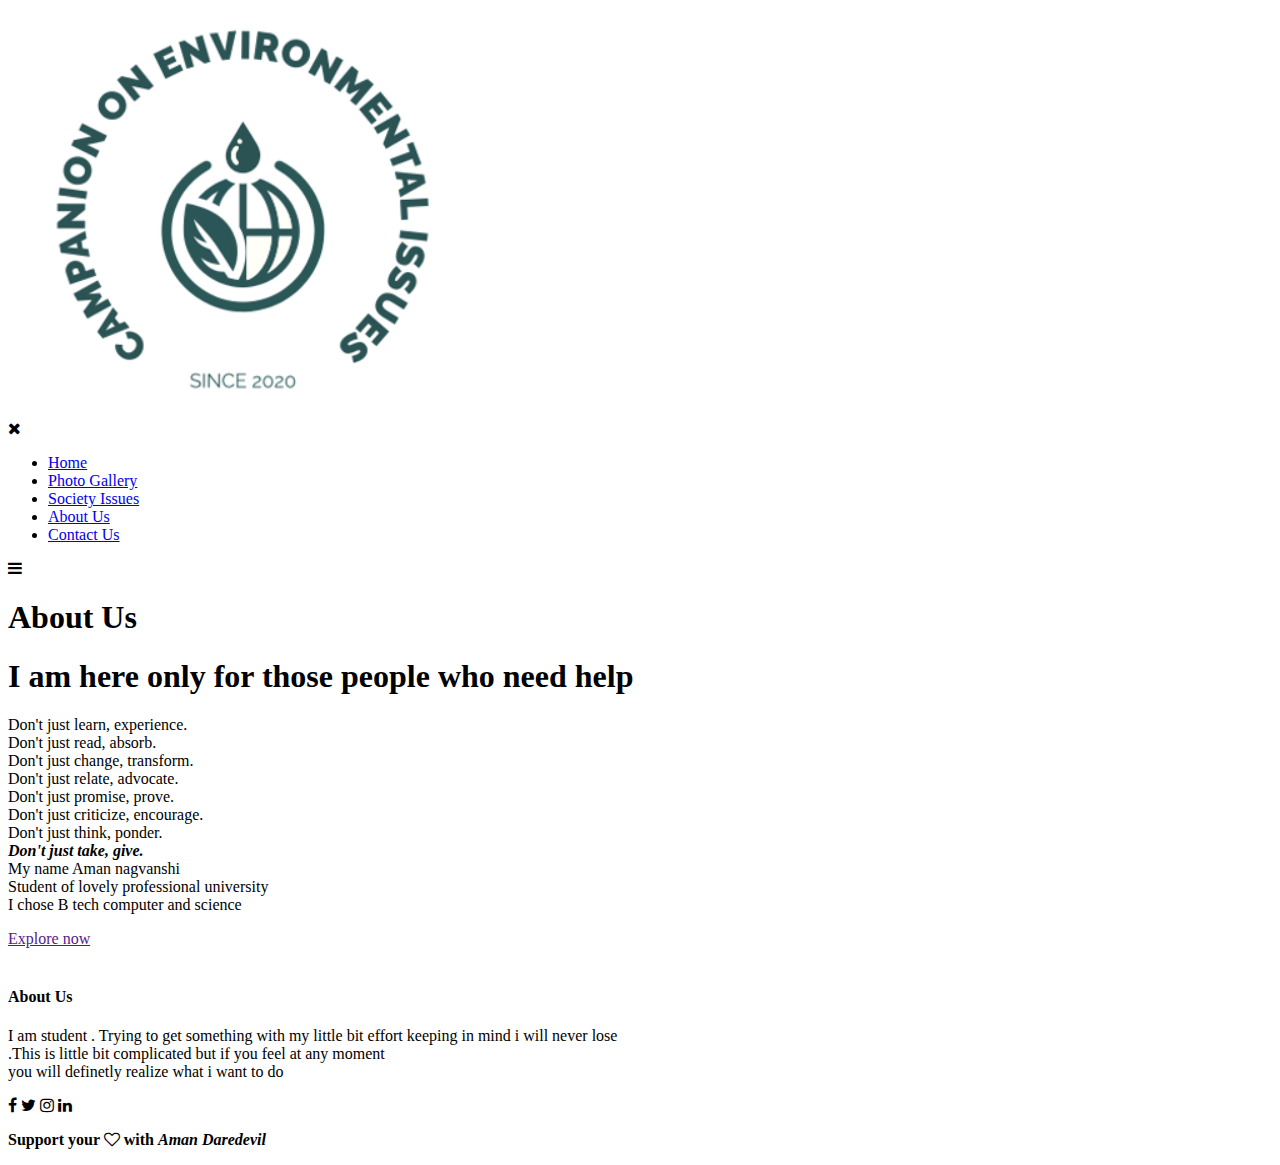
==== commit 33e4c4c8: "Update about.html" ====
--- a/about.html
+++ b/about.html
@@ -13,7 +13,7 @@
 <body>
     <section class="sub-header">
         <nav>
-            <a href="/index.html"><img src="img/amans.jpg" ></a>
+            <a href="/index.html"><img src="img/amans.PNG" ></a>
             <div class="nav-h" id="navLinks">
                 <i class="fa fa-times" onclick="hideMenu()"></i>
                 <ul>
